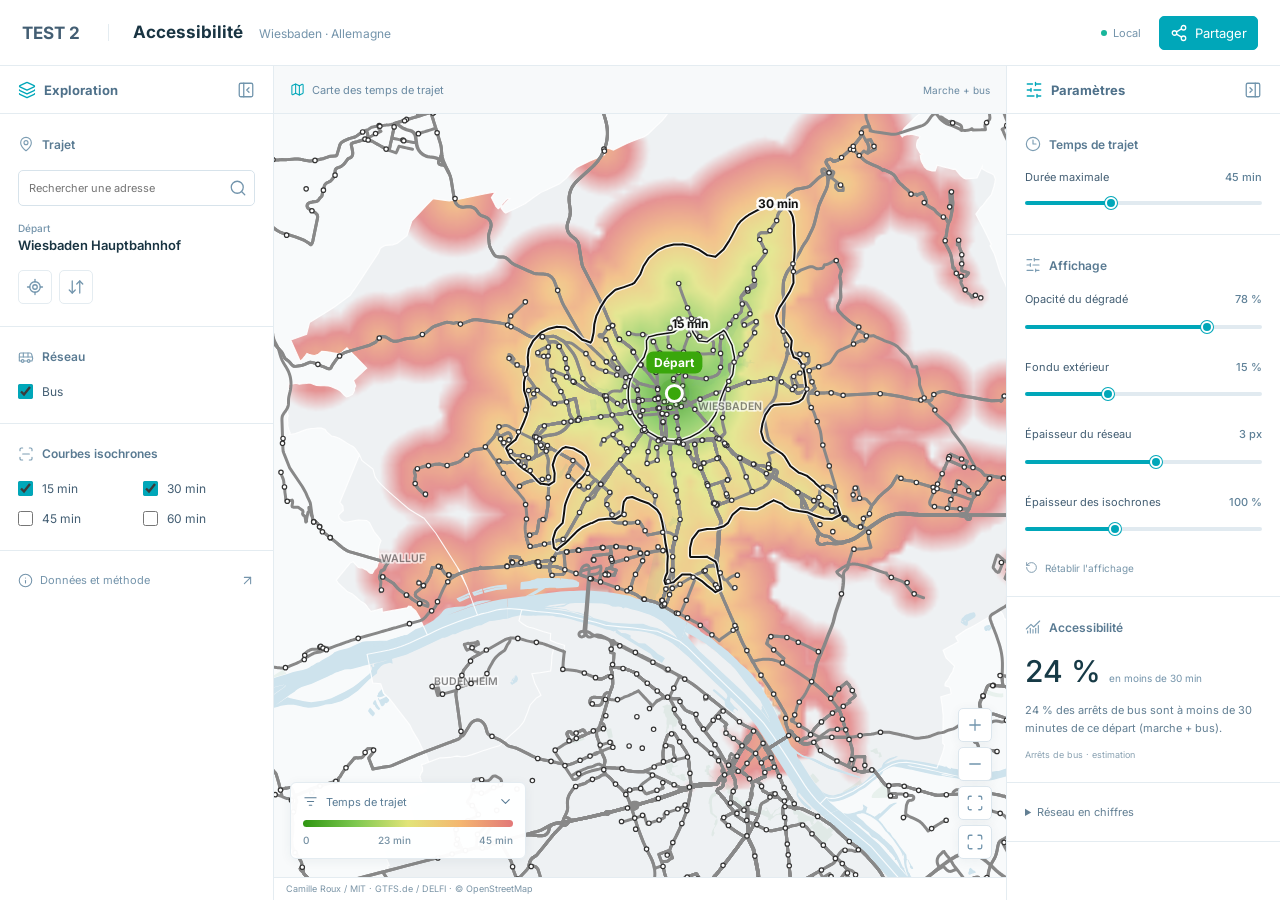
==== wiesbaden/index.html @ 1829b477 "Publication minimale du site pour embed Notion" ====
<!doctype html>
<html lang="fr">
  <head>
    <meta charset="utf-8" />
    <meta name="viewport" content="width=device-width, initial-scale=1" />
    <title>TEST 2 · Accessibilité Wiesbaden</title>
    <meta name="description" content="Carte des temps de trajet en bus à Wiesbaden : choisissez un départ, toute la ville se colore selon le temps qu&#x27;il faut pour y aller (réseau Bus Wiesbaden / RMV)." />

    <link rel="canonical" href="https://gabrieloyarzun-wq.github.io/test-2-wiesbaden/wiesbaden/" />
    <meta name="theme-color" content="#00a7b9" />
    <link rel="icon" href="../test-2-icon.svg?v=1" type="image/svg+xml" />
    <meta name="author" content="Camille Roux" />
    <link rel="author" href="https://www.camilleroux.com/" />
    <meta property="og:type" content="website" />
    <meta property="og:locale" content="fr_FR" />
    <meta property="og:site_name" content="À portée de tram" />
    <meta property="og:title" content="TEST 2" />
    <meta property="og:description" content="Carte des temps de trajet en bus à Wiesbaden : choisissez un départ, toute la ville se colore selon le temps qu&#x27;il faut pour y aller (réseau Bus Wiesbaden / RMV)." />
    <meta property="og:url" content="https://gabrieloyarzun-wq.github.io/test-2-wiesbaden/wiesbaden/" />
    <meta property="og:image" content="https://gabrieloyarzun-wq.github.io/test-2-wiesbaden/og/wiesbaden.jpg?v=0" />
    <meta property="og:image:width" content="1200" />
    <meta property="og:image:height" content="630" />
    <meta property="og:image:alt" content="Carte de Wiesbaden colorée selon le temps de trajet en bus depuis Wiesbaden Hauptbahnhof, avec les isochrones 15 et 30 minutes." />
    <meta property="article:author" content="https://www.camilleroux.com/" />
    <meta property="article:published_time" content="2026-10-09T08:00:00+02:00" />
    <meta name="twitter:card" content="summary_large_image" />
    <meta name="twitter:title" content="TEST 2" />
    <meta name="twitter:description" content="Carte des temps de trajet en bus à Wiesbaden : choisissez un départ, toute la ville se colore selon le temps qu&#x27;il faut pour y aller (réseau Bus Wiesbaden / RMV)." />
    <meta name="twitter:image" content="https://gabrieloyarzun-wq.github.io/test-2-wiesbaden/og/wiesbaden.jpg?v=0" />
    <script type="application/ld+json">
    {
      "@context": "https://schema.org",
      "@graph": [
        {
          "@type": "WebApplication",
          "name": "Wiesbaden à portée de bus",
          "url": "https://gabrieloyarzun-wq.github.io/test-2-wiesbaden/wiesbaden/",
          "description": "Carte des temps de trajet en bus à Wiesbaden : choisissez un départ, toute la ville se colore selon le temps qu'il faut pour y aller (réseau Bus Wiesbaden / RMV).",
          "inLanguage": "fr",
          "applicationCategory": "TravelApplication",
          "operatingSystem": "Web",
          "isAccessibleForFree": true,
          "image": "https://gabrieloyarzun-wq.github.io/test-2-wiesbaden/og/wiesbaden.jpg",
          "author": {
            "@id": "https://www.camilleroux.com/#me"
          },
          "spatialCoverage": {
            "@type": "Place",
            "name": "Wiesbaden et communes voisines"
          },
          "isBasedOn": [
            "https://castrio.me/nyc/",
            "https://julesgrandin.github.io/paris-temps-transport/"
          ],
          "datePublished": "2026-10-09",
          "dateModified": "2026-10-09"
        },
        {
          "@type": "BreadcrumbList",
          "itemListElement": [
            {
              "@type": "ListItem",
              "position": 1,
              "name": "À portée de tram",
              "item": "https://gabrieloyarzun-wq.github.io/test-2-wiesbaden/"
            },
            {
              "@type": "ListItem",
              "position": 2,
              "name": "Wiesbaden",
              "item": "https://gabrieloyarzun-wq.github.io/test-2-wiesbaden/wiesbaden/"
            }
          ]
        },
        {
          "@type": "FAQPage",
          "mainEntity": [
            {
              "@type": "Question",
              "name": "Combien de temps faut-il pour traverser Wiesbaden en bus ?",
              "acceptedAnswer": {
                "@type": "Answer",
                "text": "Depuis le centre (Wiesbaden Hauptbahnhof), 7 % des arrêts de bus sont à moins de 15 minutes et 24 % à moins de 30 minutes, marche et attente comprises. La plus éloignée, Eltville Bahnhof Bussteig B, est à environ 140 minutes."
              }
            },
            {
              "@type": "Question",
              "name": "Quelle est la fréquence des lignes de bus à Wiesbaden ?",
              "acceptedAnswer": {
                "@type": "Answer",
                "text": "En journée de semaine, l'intervalle moyen entre deux passages est de ligne 1 : 10,1 min, ligne 3 : 15 min, ligne 4 : 10 min, ligne 5 : 10,4 min, ligne 6 : 5 min, ligne 8 : 10,2 min, ligne 9 : 15 min, ligne E : 30 min, ligne 14 : 10 min, ligne 15 : 10 min, ligne 16 : 10,1 min, ligne 17 : 10,3 min, ligne 18 : 10,3 min, ligne 20 : 22,3 min, ligne 21 : 11,3 min, ligne 22 : 26 min, ligne 23 : 10,3 min, ligne 24 : 10,1 min, ligne 26 : 30 min, ligne 27 : 10,4 min, ligne 28 : 15 min, ligne 33 : 14,7 min, ligne 34 : 30 min, ligne 37 : 24,4 min, ligne 39 : 15 min, ligne 44 : 30 min, ligne 45 : 14,4 min, ligne 46 : 30 min, ligne 47 : 30 min, ligne 48 : 22,3 min, ligne 49 : 23,6 min, ligne 54 : 15 min, ligne 55 : 26,9 min, ligne 56 : 15 min, ligne 57 : 14,9 min, ligne 58 : 15 min, ligne 60 : 15 min, ligne 62 : 7,5 min, ligne 63 : 30 min, ligne 64 : 15 min, ligne 65 : 15 min, ligne 66 : 10 min, ligne 67 : 30 min, ligne 68 : 15 min, ligne 69 : 30 min, ligne 70 : 15 min, ligne 71 : 15 min, ligne 74 : 15 min, ligne 75 : 30 min, ligne 76 : 15 min, ligne 78 : 15,3 min, ligne 79 : 30 min, ligne 80 : 15 min, ligne 81 : 15 min, ligne 90 : 10 min, ligne 91 : 10 min, ligne 92 : 10 min, ligne 93 : 10 min, ligne E5 : 10 min, ligne E6 : 30 min, ligne E8 : 10 min, ligne N2 : 10 min, ligne N3 : 10 min, ligne N4 : 10 min, ligne N5 : 10 min, ligne N9 : 10 min, ligne 171 : 30 min, ligne 262 : 15 min, ligne 269 : 30 min, ligne 271 : 30 min, ligne 272 : 30 min, ligne 273 : 30 min, ligne 274 : 30 min, ligne 275 : 30 min, ligne 611 : 30 min, ligne 612 : 30 min, ligne 613 : 30 min, ligne 614 : 30 min, ligne 625 : 30 min, ligne 626 : 30 min, ligne 630 : 13,2 min, ligne 640 : 15,9 min, ligne 652 : 30 min, ligne 653 : 30 min, ligne 654 : 30 min, ligne 656 : 30 min, ligne 660 : 15,9 min, ligne E22 : 30 min, ligne E47 : 10 min, ligne E48 : 30 min, ligne N10 : 10 min, ligne N11 : 10 min, ligne N12 : 10 min, ligne N13 : 10 min, ligne X26 : 30 min, ligne X72 : 30 min, ligne X76 : 30 min, ligne X79 : 30 min, ligne SEV50 : 9,5 min, ligne SEV51 : 12,8 min, ligne SEV52 : 9,8 min, ligne SEV53 : 7,5 min. La ligne la plus fréquente est la 6, avec un passage toutes les 5 minutes environ."
              }
            },
            {
              "@type": "Question",
              "name": "D'où viennent les horaires utilisés ?",
              "acceptedAnswer": {
                "@type": "Answer",
                "text": "Des horaires théoriques publiés par le réseau Bus Wiesbaden / RMV (format GTFS, CC BY 4.0), téléchargés le 9 octobre 2026 et valables jusqu'au 2 novembre 2026. Les temps correspondent au mardi 13 octobre 2026, entre 7 h et 20 h."
              }
            },
            {
              "@type": "Question",
              "name": "Les bus sont-ils pris en compte à Wiesbaden ?",
              "acceptedAnswer": {
                "@type": "Answer",
                "text": "Oui, en option : cochez « Bus » sous la carte. Par défaut, seuls les bus sont affichés. L'attente aux arrêts de bus peu fréquentés est plafonnée à 15 minutes."
              }
            },
            {
              "@type": "Question",
              "name": "Comment les temps de trajet sont-ils calculés ?",
              "acceptedAnswer": {
                "@type": "Answer",
                "text": "Pour chaque trajet : marche jusqu'à l'arrêt à 4,5 km/h, attente égale à la moitié de l'intervalle entre deux passages, durée prévue entre les arrêts, correspondances avec 1,5 minute de marche. Pas de temps réel ni de perturbations : c'est la ville « sur le papier »."
              }
            },
            {
              "@type": "Question",
              "name": "Qui a réalisé cette carte de Wiesbaden ?",
              "acceptedAnswer": {
                "@type": "Answer",
                "text": "L'idée vient du NYC Transit Time Cartogram d'Anthony Castrio, adapté ensuite à Paris par Jules Grandin (« C'est encore loin ? »). Ces cartes sont réalisées par Camille Roux, développeur et co-fondateur de Human Coders à Montpellier, qui présente ses autres réalisations et sa veille tech hebdomadaire sur camilleroux.com. Le code est ouvert sur GitHub."
              }
            }
          ]
        },
        {
          "@type": "Person",
          "@id": "https://www.camilleroux.com/#me",
          "name": "Camille Roux",
          "url": "https://www.camilleroux.com/",
          "image": "https://www.camilleroux.com/content/images/size/w256h256/format/jpeg/2025/05/camillecouleur---lowres-2.jpg",
          "jobTitle": "Développeur, co-fondateur de Human Coders",
          "worksFor": {
            "@type": "Organization",
            "name": "Human Coders",
            "url": "https://www.humancoders.com/"
          },
          "address": {
            "@type": "PostalAddress",
            "addressLocality": "Montpellier",
            "addressCountry": "FR"
          },
          "sameAs": [
            "https://www.linkedin.com/in/camilleroux",
            "https://x.com/CamilleRoux",
            "https://bsky.app/profile/camilleroux.com",
            "https://mastodon.social/@camilleroux",
            "https://github.com/camilleroux"
          ]
        }
      ]
    }
    </script>
    <link rel="stylesheet" href="../fonts/inter.css" />
    <link rel="stylesheet" href="../styles.css?v=9450789b" />
    <link rel="stylesheet" href="../local-embed.css" />
    <script src="../local-mode.js"></script>
    <link rel="stylesheet" href="../insights-ui.css" />
    <script defer src="../lucide.min.js"></script>
    <script defer src="../insights-ui.js"></script>
  </head>
  <body>
    <script id="city-config" type="application/json">{"slug": "wiesbaden", "name": "Wiesbaden", "dataVersion": "2d108158", "defaultFrom": {"lat": 50.0821, "lon": 8.2416, "label": "Wiesbaden Hauptbahnhof"}, "railNoun": "bus", "railStations": "arrêts de bus", "busNoun": "bus", "geocoder": "photon", "searchBbox": [49.93, 8.04, 50.17, 8.4]}</script>
    <header class="topbar">
      <nav class="topbar-inner" aria-label="Navigation principale">
        <a class="brand" href="../"><img src="../favicon.svg" width="22" height="22" alt="" /> À portée de tram</a>
        <div class="topbar-links">
          <a class="topbar-link" href="../classements/">🏆 Classements</a>
          <a class="topbar-link" href="https://www.camilleroux.com/" rel="author">camilleroux.com</a>
        </div>
      </nav>
    </header>

    <main class="page">
      <nav class="breadcrumb" aria-label="Fil d'Ariane">
        <a href="../">À portée de tram</a> <span aria-hidden="true">›</span> <span aria-current="page">Wiesbaden</span>
      </nav>

      <section class="hero">
        <h1><button id="cityTrigger" type="button" class="city-trigger" aria-haspopup="dialog" aria-expanded="false" title="Changer de ville">Wiesbaden<svg viewBox="0 0 16 16" aria-hidden="true"><path d="M3 6l5 5 5-5"/></svg></button> à portée de&nbsp;bus</h1>
        <div id="cityPanel" class="city-panel" role="dialog" aria-label="Choisir une ville" hidden>
          <div class="city-panel-head">
            <input id="citySearch" type="search" placeholder="Rechercher une ville…" aria-label="Rechercher une ville" autocomplete="off" />
            <button id="cityClose" type="button" class="icon-button" aria-label="Fermer">×</button>
          </div>
          <nav class="city-panel-list" aria-label="Villes">
            <a class="city-item current" href="../wiesbaden/" aria-current="page" data-name="wiesbaden"><img src="../og/thumb-wiesbaden.jpg" width="120" height="63" alt="" loading="lazy" /><span><strong>Wiesbaden</strong><small>Bus · Bus Wiesbaden / RMV</small></span></a>
          </nav>
        </div>
        <p class="lede">
          La ville redessinée par le temps qu'il faut pour y aller en bus. Choisissez un départ&nbsp;: la carte se
          colore selon le temps de trajet vers chaque point de Wiesbaden et ses environs.
        </p>
        <form id="searchForm" class="search" role="search" autocomplete="off">
          <label class="visually-hidden" for="searchInput">Adresse de départ</label>
          <input id="searchInput" type="search" placeholder="Partir d'une adresse… (ex. Wiesbaden Hauptbahnhof)" />
          <button type="submit" class="button primary">Partir d'ici</button>
          <ul id="searchResults" class="search-results" hidden></ul>
        </form>
        <ol class="steps" aria-label="Mode d'emploi">
          <li><strong>1. Départ</strong> Cherchez une adresse ou glissez le point vert.</li>
          <li><strong>2. Arrivée</strong> Cliquez n'importe où : durée et itinéraire détaillé.</li>
          <li><strong>3. Lecture</strong> Vert = proche, rouge = loin. Lignes noires : 15 et 30 min.</li>
        </ol>
      </section>

      <section class="map-card" aria-label="Carte des temps de trajet">
        <noscript>
          <p class="noscript">
            Cette carte interactive a besoin de JavaScript pour calculer les temps de trajet. Activez-le pour l'utiliser.
          </p>
        </noscript>
        <div id="mapStage" class="map-stage">
          <canvas id="mapCanvas"></canvas>

          <aside id="tripPanel" class="trip-panel" aria-live="polite">
            <p class="trip-eyebrow">Départ</p>
            <p id="tripFrom" class="trip-from">Chargement du réseau…</p>
            <div id="tripResult" class="trip-result" hidden>
              <div class="trip-row">
                <p class="trip-eyebrow">Arrivée</p>
                <button id="removeTo" type="button" class="link-button">Retirer</button>
              </div>
              <p id="tripTo" class="trip-to"></p>
              <p id="tripDuration" class="trip-duration"></p>
              <ol id="tripSteps" class="trip-steps"></ol>
              <div id="heatFrom" class="segmented" role="group" aria-label="Point d'où part la carte">
                <span>Carte depuis</span>
                <button type="button" data-source="from" aria-pressed="true">le départ</button>
                <button type="button" data-source="to" aria-pressed="false">l'arrivée</button>
              </div>
            </div>
            <p id="tripHint" class="trip-hint">Cliquez sur la carte pour poser une arrivée.</p>
          </aside>

          <div class="map-buttons">
            <button id="zoomIn" type="button" class="icon-button" aria-label="Zoomer">+</button>
            <button id="zoomOut" type="button" class="icon-button" aria-label="Dézoomer">−</button>
            <button id="recenter" type="button" class="icon-button" aria-label="Recentrer la carte">⌖</button>
            <button id="fullscreen" type="button" class="icon-button" aria-label="Plein écran">⤢</button>
          </div>

          <label class="pill-toggle map-bus"><input id="busToggleMap" type="checkbox" /> Ajouter les bus</label>

          <div class="legend" aria-hidden="true">
            <div id="legendBar" class="legend-bar"></div>
            <div class="legend-labels"><span>0</span><span id="legendMid"></span><span id="legendMax"></span></div>
          </div>
        </div>

        <div class="controls">
          <div class="control-group">
            <span class="control-label">Réseau</span>
            <label class="pill-toggle"><input type="checkbox" checked disabled /> Bus</label>
            <label class="pill-toggle"><input id="busToggle" type="checkbox" /> Bus</label>
          </div>
          <div id="isoToggles" class="control-group">
            <span class="control-label">Isochrones</span>
            <label class="pill-toggle"><input type="checkbox" value="15" checked /> 15 min</label>
            <label class="pill-toggle"><input type="checkbox" value="30" checked /> 30 min</label>
            <label class="pill-toggle"><input type="checkbox" value="45" /> 45 min</label>
            <label class="pill-toggle"><input type="checkbox" value="60" /> 60 min</label>
          </div>
          <div class="control-group">
            <label class="control-label" for="maxRange">Échelle</label>
            <input id="maxRange" type="range" min="20" max="90" step="5" value="45" />
            <output id="maxValue" for="maxRange">45 min</output>
          </div>
          <div class="control-group actions">
            <button id="locate" type="button" class="button">Ma position</button>
            <button id="swap" type="button" class="button">Inverser</button>
            <button id="share" type="button" class="button primary">Partager</button>
          </div>
        </div>
        <p id="reach" class="reach"></p>
        <p class="embed-credit">Adaptation locale · <a href="https://github.com/camilleroux/montpellier-temps-transport" target="_blank" rel="noopener">Camille Roux / MIT</a> · IDFM / GTFS · © OpenStreetMap · <a href="../local-notice.html" target="_blank" rel="noopener">Données et licences</a></p>
      </section>

      <section class="section" aria-labelledby="stats-title">
        <h2 id="stats-title">Wiesbaden en chiffres</h2>
        <div class="stat-grid">
          <div class="stat"><strong>24 %</strong><span>des arrêts de bus à moins de 30 min du centre (Wiesbaden Hauptbahnhof)</span></div>
          <div class="stat"><strong>1139</strong><span>arrêts de bus</span></div>
          <div class="stat"><strong>5 min</strong><span>entre deux passages sur la ligne 6, la plus fréquente</span></div>
          <div class="stat"><strong>140 min</strong><span>depuis le centre pour rejoindre Eltville Bahnhof Bussteig B, la station la plus éloignée</span></div>
        </div>
        <table class="lines-table">
          <caption>Lignes de bus du réseau Bus Wiesbaden / RMV, en journée de semaine</caption>
          <thead><tr><th scope="col">Ligne</th><th scope="col">Stations</th><th scope="col">Un passage toutes les</th></tr></thead>
          <tbody>
            <tr><td><span class="line-badge" style="background:#888888;color:#fff">1</span> </td><td>24</td><td>~10,1 min</td></tr>
            <tr><td><span class="line-badge" style="background:#888888;color:#fff">3</span> </td><td>35</td><td>~15 min</td></tr>
            <tr><td><span class="line-badge" style="background:#888888;color:#fff">4</span> </td><td>41</td><td>~10 min</td></tr>
            <tr><td><span class="line-badge" style="background:#888888;color:#fff">5</span> </td><td>63</td><td>~10,4 min</td></tr>
            <tr><td><span class="line-badge" style="background:#888888;color:#fff">6</span> </td><td>46</td><td>~5 min</td></tr>
            <tr><td><span class="line-badge" style="background:#888888;color:#fff">8</span> </td><td>36</td><td>~10,2 min</td></tr>
            <tr><td><span class="line-badge" style="background:#888888;color:#fff">9</span> </td><td>38</td><td>~15 min</td></tr>
            <tr><td><span class="line-badge" style="background:#888888;color:#fff">E</span> </td><td>26</td><td>~30 min</td></tr>
            <tr><td><span class="line-badge" style="background:#888888;color:#fff">14</span> </td><td>52</td><td>~10 min</td></tr>
            <tr><td><span class="line-badge" style="background:#888888;color:#fff">15</span> </td><td>57</td><td>~10 min</td></tr>
            <tr><td><span class="line-badge" style="background:#888888;color:#fff">16</span> </td><td>41</td><td>~10,1 min</td></tr>
            <tr><td><span class="line-badge" style="background:#888888;color:#fff">17</span> </td><td>36</td><td>~10,3 min</td></tr>
            <tr><td><span class="line-badge" style="background:#888888;color:#fff">18</span> </td><td>46</td><td>~10,3 min</td></tr>
            <tr><td><span class="line-badge" style="background:#888888;color:#fff">20</span> </td><td>18</td><td>~22,3 min</td></tr>
            <tr><td><span class="line-badge" style="background:#888888;color:#fff">21</span> </td><td>30</td><td>~11,3 min</td></tr>
            <tr><td><span class="line-badge" style="background:#888888;color:#fff">22</span> </td><td>47</td><td>~26 min</td></tr>
            <tr><td><span class="line-badge" style="background:#888888;color:#fff">23</span> </td><td>55</td><td>~10,3 min</td></tr>
            <tr><td><span class="line-badge" style="background:#888888;color:#fff">24</span> </td><td>52</td><td>~10,1 min</td></tr>
            <tr><td><span class="line-badge" style="background:#888888;color:#fff">26</span> </td><td>11</td><td>~30 min</td></tr>
            <tr><td><span class="line-badge" style="background:#888888;color:#fff">27</span> </td><td>42</td><td>~10,4 min</td></tr>
            <tr><td><span class="line-badge" style="background:#888888;color:#fff">28</span> </td><td>39</td><td>~15 min</td></tr>
            <tr><td><span class="line-badge" style="background:#888888;color:#fff">33</span> </td><td>49</td><td>~14,7 min</td></tr>
            <tr><td><span class="line-badge" style="background:#888888;color:#fff">34</span> </td><td>15</td><td>~30 min</td></tr>
            <tr><td><span class="line-badge" style="background:#888888;color:#fff">37</span> </td><td>42</td><td>~24,4 min</td></tr>
            <tr><td><span class="line-badge" style="background:#888888;color:#fff">39</span> </td><td>36</td><td>~15 min</td></tr>
            <tr><td><span class="line-badge" style="background:#888888;color:#fff">44</span> </td><td>29</td><td>~30 min</td></tr>
            <tr><td><span class="line-badge" style="background:#888888;color:#fff">45</span> </td><td>48</td><td>~14,4 min</td></tr>
            <tr><td><span class="line-badge" style="background:#888888;color:#fff">46</span> </td><td>41</td><td>~30 min</td></tr>
            <tr><td><span class="line-badge" style="background:#888888;color:#fff">47</span> </td><td>38</td><td>~30 min</td></tr>
            <tr><td><span class="line-badge" style="background:#888888;color:#fff">48</span> </td><td>31</td><td>~22,3 min</td></tr>
            <tr><td><span class="line-badge" style="background:#888888;color:#fff">49</span> </td><td>32</td><td>~23,6 min</td></tr>
            <tr><td><span class="line-badge" style="background:#888888;color:#fff">54</span> </td><td>42</td><td>~15 min</td></tr>
            <tr><td><span class="line-badge" style="background:#888888;color:#fff">55</span> </td><td>25</td><td>~26,9 min</td></tr>
            <tr><td><span class="line-badge" style="background:#888888;color:#fff">56</span> </td><td>49</td><td>~15 min</td></tr>
            <tr><td><span class="line-badge" style="background:#888888;color:#fff">57</span> </td><td>38</td><td>~14,9 min</td></tr>
            <tr><td><span class="line-badge" style="background:#888888;color:#fff">58</span> </td><td>33</td><td>~15 min</td></tr>
            <tr><td><span class="line-badge" style="background:#888888;color:#fff">60</span> </td><td>33</td><td>~15 min</td></tr>
            <tr><td><span class="line-badge" style="background:#888888;color:#fff">62</span> </td><td>49</td><td>~7,5 min</td></tr>
            <tr><td><span class="line-badge" style="background:#888888;color:#fff">63</span> </td><td>30</td><td>~30 min</td></tr>
            <tr><td><span class="line-badge" style="background:#888888;color:#fff">64</span> </td><td>42</td><td>~15 min</td></tr>
            <tr><td><span class="line-badge" style="background:#888888;color:#fff">65</span> </td><td>22</td><td>~15 min</td></tr>
            <tr><td><span class="line-badge" style="background:#888888;color:#fff">66</span> </td><td>22</td><td>~10 min</td></tr>
            <tr><td><span class="line-badge" style="background:#888888;color:#fff">67</span> </td><td>26</td><td>~30 min</td></tr>
            <tr><td><span class="line-badge" style="background:#888888;color:#fff">68</span> </td><td>47</td><td>~15 min</td></tr>
            <tr><td><span class="line-badge" style="background:#888888;color:#fff">69</span> </td><td>34</td><td>~30 min</td></tr>
            <tr><td><span class="line-badge" style="background:#888888;color:#fff">70</span> </td><td>26</td><td>~15 min</td></tr>
            <tr><td><span class="line-badge" style="background:#888888;color:#fff">71</span> </td><td>35</td><td>~15 min</td></tr>
            <tr><td><span class="line-badge" style="background:#888888;color:#fff">74</span> </td><td>35</td><td>~15 min</td></tr>
            <tr><td><span class="line-badge" style="background:#888888;color:#fff">75</span> </td><td>11</td><td>~30 min</td></tr>
            <tr><td><span class="line-badge" style="background:#888888;color:#fff">76</span> </td><td>40</td><td>~15 min</td></tr>
            <tr><td><span class="line-badge" style="background:#888888;color:#fff">78</span> </td><td>38</td><td>~15,3 min</td></tr>
            <tr><td><span class="line-badge" style="background:#888888;color:#fff">79</span> </td><td>35</td><td>~30 min</td></tr>
            <tr><td><span class="line-badge" style="background:#888888;color:#fff">80</span> </td><td>60</td><td>~15 min</td></tr>
            <tr><td><span class="line-badge" style="background:#888888;color:#fff">81</span> </td><td>30</td><td>~15 min</td></tr>
            <tr><td><span class="line-badge" style="background:#888888;color:#fff">90</span> </td><td>44</td><td>~10 min</td></tr>
            <tr><td><span class="line-badge" style="background:#888888;color:#fff">91</span> </td><td>61</td><td>~10 min</td></tr>
            <tr><td><span class="line-badge" style="background:#888888;color:#fff">92</span> </td><td>42</td><td>~10 min</td></tr>
            <tr><td><span class="line-badge" style="background:#888888;color:#fff">93</span> </td><td>54</td><td>~10 min</td></tr>
            <tr><td><span class="line-badge" style="background:#888888;color:#fff">E5</span> </td><td>9</td><td>~10 min</td></tr>
            <tr><td><span class="line-badge" style="background:#888888;color:#fff">E6</span> </td><td>23</td><td>~30 min</td></tr>
            <tr><td><span class="line-badge" style="background:#888888;color:#fff">E8</span> </td><td>9</td><td>~10 min</td></tr>
            <tr><td><span class="line-badge" style="background:#888888;color:#fff">N2</span> </td><td>48</td><td>~10 min</td></tr>
            <tr><td><span class="line-badge" style="background:#888888;color:#fff">N3</span> </td><td>38</td><td>~10 min</td></tr>
            <tr><td><span class="line-badge" style="background:#888888;color:#fff">N4</span> </td><td>36</td><td>~10 min</td></tr>
            <tr><td><span class="line-badge" style="background:#888888;color:#fff">N5</span> </td><td>38</td><td>~10 min</td></tr>
            <tr><td><span class="line-badge" style="background:#888888;color:#fff">N9</span> </td><td>33</td><td>~10 min</td></tr>
            <tr><td><span class="line-badge" style="background:#888888;color:#fff">171</span> </td><td>34</td><td>~30 min</td></tr>
            <tr><td><span class="line-badge" style="background:#888888;color:#fff">262</span> </td><td>15</td><td>~15 min</td></tr>
            <tr><td><span class="line-badge" style="background:#888888;color:#fff">269</span> </td><td>14</td><td>~30 min</td></tr>
            <tr><td><span class="line-badge" style="background:#888888;color:#fff">271</span> </td><td>23</td><td>~30 min</td></tr>
            <tr><td><span class="line-badge" style="background:#888888;color:#fff">272</span> </td><td>43</td><td>~30 min</td></tr>
            <tr><td><span class="line-badge" style="background:#888888;color:#fff">273</span> </td><td>48</td><td>~30 min</td></tr>
            <tr><td><span class="line-badge" style="background:#888888;color:#fff">274</span> </td><td>45</td><td>~30 min</td></tr>
            <tr><td><span class="line-badge" style="background:#888888;color:#fff">275</span> </td><td>43</td><td>~30 min</td></tr>
            <tr><td><span class="line-badge" style="background:#888888;color:#fff">611</span> </td><td>16</td><td>~30 min</td></tr>
            <tr><td><span class="line-badge" style="background:#888888;color:#fff">612</span> </td><td>13</td><td>~30 min</td></tr>
            <tr><td><span class="line-badge" style="background:#888888;color:#fff">613</span> </td><td>14</td><td>~30 min</td></tr>
            <tr><td><span class="line-badge" style="background:#888888;color:#fff">614</span> </td><td>13</td><td>~30 min</td></tr>
            <tr><td><span class="line-badge" style="background:#888888;color:#fff">625</span> </td><td>9</td><td>~30 min</td></tr>
            <tr><td><span class="line-badge" style="background:#888888;color:#fff">626</span> </td><td>9</td><td>~30 min</td></tr>
            <tr><td><span class="line-badge" style="background:#888888;color:#fff">630</span> </td><td>17</td><td>~13,2 min</td></tr>
            <tr><td><span class="line-badge" style="background:#888888;color:#fff">640</span> </td><td>9</td><td>~15,9 min</td></tr>
            <tr><td><span class="line-badge" style="background:#888888;color:#fff">652</span> </td><td>14</td><td>~30 min</td></tr>
            <tr><td><span class="line-badge" style="background:#888888;color:#fff">653</span> </td><td>16</td><td>~30 min</td></tr>
            <tr><td><span class="line-badge" style="background:#888888;color:#fff">654</span> </td><td>26</td><td>~30 min</td></tr>
            <tr><td><span class="line-badge" style="background:#888888;color:#fff">656</span> </td><td>14</td><td>~30 min</td></tr>
            <tr><td><span class="line-badge" style="background:#888888;color:#fff">660</span> </td><td>16</td><td>~15,9 min</td></tr>
            <tr><td><span class="line-badge" style="background:#888888;color:#fff">E22</span> </td><td>6</td><td>~30 min</td></tr>
            <tr><td><span class="line-badge" style="background:#888888;color:#fff">E47</span> </td><td>28</td><td>~10 min</td></tr>
            <tr><td><span class="line-badge" style="background:#888888;color:#fff">E48</span> </td><td>10</td><td>~30 min</td></tr>
            <tr><td><span class="line-badge" style="background:#888888;color:#fff">N10</span> </td><td>46</td><td>~10 min</td></tr>
            <tr><td><span class="line-badge" style="background:#888888;color:#fff">N11</span> </td><td>35</td><td>~10 min</td></tr>
            <tr><td><span class="line-badge" style="background:#888888;color:#fff">N12</span> </td><td>37</td><td>~10 min</td></tr>
            <tr><td><span class="line-badge" style="background:#888888;color:#fff">N13</span> </td><td>13</td><td>~10 min</td></tr>
            <tr><td><span class="line-badge" style="background:#888888;color:#fff">X26</span> </td><td>10</td><td>~30 min</td></tr>
            <tr><td><span class="line-badge" style="background:#888888;color:#fff">X72</span> </td><td>11</td><td>~30 min</td></tr>
            <tr><td><span class="line-badge" style="background:#888888;color:#fff">X76</span> </td><td>25</td><td>~30 min</td></tr>
            <tr><td><span class="line-badge" style="background:#888888;color:#fff">X79</span> </td><td>38</td><td>~30 min</td></tr>
            <tr><td><span class="line-badge" style="background:#888888;color:#fff">SEV50</span> </td><td>36</td><td>~9,5 min</td></tr>
            <tr><td><span class="line-badge" style="background:#888888;color:#fff">SEV51</span> </td><td>18</td><td>~12,8 min</td></tr>
            <tr><td><span class="line-badge" style="background:#888888;color:#fff">SEV52</span> </td><td>14</td><td>~9,8 min</td></tr>
            <tr><td><span class="line-badge" style="background:#888888;color:#fff">SEV53</span> </td><td>17</td><td>~7,5 min</td></tr>
          </tbody>
        </table>

      </section>

      <section class="section" aria-labelledby="faq-title">
        <h2 id="faq-title">Questions fréquentes</h2>
        <details class="faq"><summary>Combien de temps faut-il pour traverser Wiesbaden en bus ?</summary><p>Depuis le centre (Wiesbaden Hauptbahnhof), 7 % des arrêts de bus sont à moins de 15 minutes et 24 % à moins de 30 minutes, marche et attente comprises. La plus éloignée, Eltville Bahnhof Bussteig B, est à environ 140 minutes.</p></details>
        <details class="faq"><summary>Quelle est la fréquence des lignes de bus à Wiesbaden ?</summary><p>En journée de semaine, l&#x27;intervalle moyen entre deux passages est de ligne 1 : 10,1 min, ligne 3 : 15 min, ligne 4 : 10 min, ligne 5 : 10,4 min, ligne 6 : 5 min, ligne 8 : 10,2 min, ligne 9 : 15 min, ligne E : 30 min, ligne 14 : 10 min, ligne 15 : 10 min, ligne 16 : 10,1 min, ligne 17 : 10,3 min, ligne 18 : 10,3 min, ligne 20 : 22,3 min, ligne 21 : 11,3 min, ligne 22 : 26 min, ligne 23 : 10,3 min, ligne 24 : 10,1 min, ligne 26 : 30 min, ligne 27 : 10,4 min, ligne 28 : 15 min, ligne 33 : 14,7 min, ligne 34 : 30 min, ligne 37 : 24,4 min, ligne 39 : 15 min, ligne 44 : 30 min, ligne 45 : 14,4 min, ligne 46 : 30 min, ligne 47 : 30 min, ligne 48 : 22,3 min, ligne 49 : 23,6 min, ligne 54 : 15 min, ligne 55 : 26,9 min, ligne 56 : 15 min, ligne 57 : 14,9 min, ligne 58 : 15 min, ligne 60 : 15 min, ligne 62 : 7,5 min, ligne 63 : 30 min, ligne 64 : 15 min, ligne 65 : 15 min, ligne 66 : 10 min, ligne 67 : 30 min, ligne 68 : 15 min, ligne 69 : 30 min, ligne 70 : 15 min, ligne 71 : 15 min, ligne 74 : 15 min, ligne 75 : 30 min, ligne 76 : 15 min, ligne 78 : 15,3 min, ligne 79 : 30 min, ligne 80 : 15 min, ligne 81 : 15 min, ligne 90 : 10 min, ligne 91 : 10 min, ligne 92 : 10 min, ligne 93 : 10 min, ligne E5 : 10 min, ligne E6 : 30 min, ligne E8 : 10 min, ligne N2 : 10 min, ligne N3 : 10 min, ligne N4 : 10 min, ligne N5 : 10 min, ligne N9 : 10 min, ligne 171 : 30 min, ligne 262 : 15 min, ligne 269 : 30 min, ligne 271 : 30 min, ligne 272 : 30 min, ligne 273 : 30 min, ligne 274 : 30 min, ligne 275 : 30 min, ligne 611 : 30 min, ligne 612 : 30 min, ligne 613 : 30 min, ligne 614 : 30 min, ligne 625 : 30 min, ligne 626 : 30 min, ligne 630 : 13,2 min, ligne 640 : 15,9 min, ligne 652 : 30 min, ligne 653 : 30 min, ligne 654 : 30 min, ligne 656 : 30 min, ligne 660 : 15,9 min, ligne E22 : 30 min, ligne E47 : 10 min, ligne E48 : 30 min, ligne N10 : 10 min, ligne N11 : 10 min, ligne N12 : 10 min, ligne N13 : 10 min, ligne X26 : 30 min, ligne X72 : 30 min, ligne X76 : 30 min, ligne X79 : 30 min, ligne SEV50 : 9,5 min, ligne SEV51 : 12,8 min, ligne SEV52 : 9,8 min, ligne SEV53 : 7,5 min. La ligne la plus fréquente est la 6, avec un passage toutes les 5 minutes environ.</p></details>
        <details class="faq"><summary>D&#x27;où viennent les horaires utilisés ?</summary><p>Des horaires théoriques publiés par le réseau Bus Wiesbaden / RMV (format GTFS, CC BY 4.0), téléchargés le 9 octobre 2026 et valables jusqu&#x27;au 2 novembre 2026. Les temps correspondent au mardi 13 octobre 2026, entre 7 h et 20 h.</p></details>
        <details class="faq"><summary>Les bus sont-ils pris en compte à Wiesbaden ?</summary><p>Oui, en option : cochez « Bus » sous la carte. Par défaut, seuls les bus sont affichés. L&#x27;attente aux arrêts de bus peu fréquentés est plafonnée à 15 minutes.</p></details>
        <details class="faq"><summary>Comment les temps de trajet sont-ils calculés ?</summary><p>Pour chaque trajet : marche jusqu&#x27;à l&#x27;arrêt à 4,5 km/h, attente égale à la moitié de l&#x27;intervalle entre deux passages, durée prévue entre les arrêts, correspondances avec 1,5 minute de marche. Pas de temps réel ni de perturbations : c&#x27;est la ville « sur le papier ».</p></details>
        <details class="faq"><summary>Qui a réalisé cette carte de Wiesbaden ?</summary><p>L'idée vient du <a href="https://castrio.me/nyc/">NYC Transit Time Cartogram</a> d'Anthony Castrio, adapté ensuite à Paris par Jules Grandin (<a href="https://julesgrandin.github.io/paris-temps-transport/">C'est encore loin&nbsp;?</a>). Ces cartes sont réalisées par <a href="https://www.camilleroux.com/" rel="author">Camille Roux</a>, développeur et co-fondateur de Human Coders à Montpellier&nbsp;: découvrez <a href="https://www.camilleroux.com/realisations/">ses autres réalisations</a> et <a href="https://www.camilleroux.com/veille/">sa veille tech hebdomadaire</a>. Le code est ouvert sur <a href="https://github.com/camilleroux/montpellier-temps-transport">GitHub</a>.</p></details>
      </section>

      <section class="section" aria-labelledby="cities-title">
        <h2 id="cities-title">Les autres villes</h2>
        <div class="city-grid">

        </div>
        <aside class="follow-card" aria-label="Nouvelles villes">
          <div class="follow-text">
            <p class="follow-title">Suivre les nouvelles villes</p>
            <p>Chaque nouvelle ville est annoncée sur X et LinkedIn. La vôtre n'est pas encore là&nbsp;?
            <a href="https://github.com/camilleroux/montpellier-temps-transport/issues" rel="noopener">Proposez-la sur GitHub</a>.</p>
          </div>
          <div class="follow-actions">
            <a class="button follow-x" href="https://x.com/CamilleRoux" rel="me noopener"><svg viewBox="0 0 24 24" aria-hidden="true"><path d="M18.24 2.25h3.31l-7.23 8.26 8.5 11.24h-6.65l-5.21-6.82-5.97 6.82H1.68l7.73-8.84L1.25 2.25h6.83l4.71 6.23zm-1.16 17.52h1.83L7.08 4.13H5.12z"/></svg> Suivre sur X</a>
            <a class="button follow-linkedin" href="https://www.linkedin.com/in/camilleroux" rel="me noopener"><svg viewBox="0 0 24 24" aria-hidden="true"><path d="M20.45 20.45h-3.56v-5.57c0-1.33-.02-3.04-1.85-3.04-1.85 0-2.13 1.45-2.13 2.94v5.67H9.35V9h3.41v1.56h.05c.48-.9 1.64-1.85 3.37-1.85 3.6 0 4.27 2.37 4.27 4.9v6.29zM5.34 7.43a2.06 2.06 0 1 1 0-4.12 2.06 2.06 0 0 1 0 4.12zM7.12 20.45H3.56V9h3.56zM22.23 0H1.77C.79 0 0 .77 0 1.73v20.54C0 23.23.79 24 1.77 24h20.45c.98 0 1.78-.77 1.78-1.73V1.73C24 .77 23.2 0 22.22 0z"/></svg> Suivre sur LinkedIn</a>
          </div>
        </aside>
      </section>
    </main>

    <footer class="site-footer">
      <div class="footer-inner">
        <p class="footer-author">
          Un projet de <a href="https://www.camilleroux.com/" rel="author">Camille Roux</a>, développeur et co-fondateur de Human Coders,
          à Montpellier, d'après l'idée d'Anthony Castrio et de Jules Grandin. Découvrez
          <a href="https://www.camilleroux.com/realisations/">ses autres réalisations</a> et sa
          <a href="https://www.camilleroux.com/veille/">veille tech hebdomadaire</a>.
        </p>
        <p class="footer-links">Villes&nbsp;: <a href="../wiesbaden/">Wiesbaden</a></p>
        <p class="footer-links">
          <a href="https://github.com/camilleroux/montpellier-temps-transport" rel="noopener">Code source sur GitHub</a> ·
          <a href="https://github.com/camilleroux/montpellier-temps-transport/issues" rel="noopener">Proposer une ville ou signaler une erreur</a> ·
          <a href="../classements/">Classements</a> ·
          <a href="../mentions-legales/">Mentions légales et licences</a>
        </p>
        <p class="footer-credits">
          Idée originale&nbsp;: le <a href="https://castrio.me/nyc/">NYC Transit Time Cartogram</a> d'Anthony Castrio,
          adapté ensuite à Paris par Jules Grandin
          (<a href="https://julesgrandin.github.io/paris-temps-transport/">C'est encore loin&nbsp;?</a>).
          Horaires&nbsp;: <a href="https://www.gtfs.de/en/feeds/de_nv/">GTFS Bus Wiesbaden / RMV</a> (Wiesbaden et communes voisines). Fond de carte © <a href="https://www.openstreetmap.org/copyright">contributeurs OpenStreetMap</a>,
          limites administratives OpenStreetMap, recherche d'adresse via
          <a href="https://photon.komoot.io/">Photon</a> (komoot, données OpenStreetMap).
          Données calculées publiées sous licence <a href="https://opendatacommons.org/licenses/odbl/1-0/">ODbL</a>, code sous licence MIT.
        </p>
      </div>
    </footer>

    <div id="toast" class="toast" role="status" hidden></div>
    <script type="module" src="../app.js?v=a3da9a02"></script>

  </body>
</html>
---- fonts/inter.css ----
@font-face { font-family: 'Inter'; font-style: normal; font-display: swap; font-weight: 400; src: url('./inter-latin-400-normal.woff2') format('woff2'); }
@font-face { font-family: 'Inter'; font-style: normal; font-display: swap; font-weight: 500; src: url('./inter-latin-500-normal.woff2') format('woff2'); }
@font-face { font-family: 'Inter'; font-style: normal; font-display: swap; font-weight: 600; src: url('./inter-latin-600-normal.woff2') format('woff2'); }
@font-face { font-family: 'Inter'; font-style: normal; font-display: swap; font-weight: 700; src: url('./inter-latin-700-normal.woff2') format('woff2'); }
@font-face { font-family: 'Inter'; font-style: normal; font-display: swap; font-weight: 800; src: url('./inter-latin-800-normal.woff2') format('woff2'); }
---- styles.css ----
:root {
  --green: #3aa70b;
  --green-strong: #2f8a08;
  --green-soft: #eaf6e3;
  --ink: #111111;
  --ink-soft: #4b4b4b;
  --muted: #7a7a7a;
  --line: #e6e6e6;
  --surface: #ffffff;
  --surface-alt: #f7f7f5;
  --radius: 16px;
  --shadow: 0 6px 24px rgba(0, 0, 0, 0.08);
  font-family: "Inter", -apple-system, BlinkMacSystemFont, "Segoe UI", Roboto, sans-serif;
  color: var(--ink);
  background: var(--surface);
}

* {
  box-sizing: border-box;
}

body {
  margin: 0;
  background: var(--surface);
  -webkit-font-smoothing: antialiased;
}

a {
  color: var(--green-strong);
  text-underline-offset: 2px;
}

.visually-hidden {
  position: absolute;
  width: 1px;
  height: 1px;
  overflow: hidden;
  clip: rect(0 0 0 0);
}

/* --- Top bar ------------------------------------------------------------ */

.topbar {
  position: sticky;
  top: 0;
  z-index: 20;
  padding: 10px 16px;
}

.topbar-inner {
  max-width: 1120px;
  margin: 0 auto;
  display: flex;
  align-items: center;
  justify-content: space-between;
  gap: 12px;
  padding: 10px 18px;
  border: 1px solid var(--line);
  border-radius: 14px;
  background: rgba(255, 255, 255, 0.86);
  backdrop-filter: blur(12px);
  -webkit-backdrop-filter: blur(12px);
}

.brand {
  display: inline-flex;
  align-items: center;
  gap: 8px;
  color: var(--ink);
  font-weight: 700;
  text-decoration: none;
  letter-spacing: -0.02em;
}

.brand img {
  border-radius: 6px;
}

.topbar-links {
  display: flex;
  align-items: center;
  gap: 16px;
}

.topbar-link {
  color: var(--ink-soft);
  font-weight: 500;
  font-size: 0.95rem;
  text-decoration: none;
}

.topbar-link:hover {
  color: var(--ink);
}

/* --- Hero --------------------------------------------------------------- */

.page {
  max-width: 1120px;
  margin: 0 auto;
  padding: 0 16px 56px;
}

.hero {
  display: flex;
  flex-direction: column;
  align-items: center;
  text-align: center;
  padding: 40px 0 28px;
}

.chip {
  display: inline-flex;
  align-items: center;
  gap: 6px;
  padding: 5px 12px;
  border: 1px solid var(--line);
  border-radius: 999px;
  font-size: 0.88rem;
  font-weight: 500;
}

.city-switch {
  display: flex;
  flex-wrap: wrap;
  justify-content: center;
  gap: 6px;
}

.hero .city-switch {
  margin-top: 18px;
}

.city-switch a.chip {
  color: var(--ink-soft);
  text-decoration: none;
}

.city-switch a.chip:hover {
  border-color: #cfcfcf;
  color: var(--ink);
}

/* Changer de ville : nom cliquable dans le titre + panneau */

.city-trigger {
  display: inline-flex;
  align-items: center;
  gap: 0.12em;
  padding: 0 0.08em;
  border: 0;
  border-radius: 0.18em;
  background: none;
  color: inherit;
  font: inherit;
  letter-spacing: inherit;
  text-decoration: underline dashed var(--green);
  text-decoration-thickness: 0.06em;
  text-underline-offset: 0.14em;
  cursor: pointer;
  transition: background 0.15s;
}

.city-trigger:hover,
.city-trigger[aria-expanded="true"] {
  background: var(--green-soft);
}

.city-trigger svg {
  width: 0.5em;
  height: 0.5em;
  margin-top: 0.08em;
  fill: none;
  stroke: var(--green);
  stroke-width: 2.6;
  stroke-linecap: round;
  stroke-linejoin: round;
}

.hero {
  position: relative;
}

.city-panel {
  position: absolute;
  top: 128px;
  left: 50%;
  z-index: 25;
  width: min(720px, calc(100vw - 32px));
  max-height: min(520px, 70vh);
  overflow: auto;
  transform: translateX(-50%);
  padding: 14px;
  border: 1px solid var(--line);
  border-radius: 18px;
  background: var(--surface);
  box-shadow: 0 18px 50px rgba(0, 0, 0, 0.18);
  text-align: left;
}

.city-panel-head {
  position: sticky;
  top: -14px;
  display: flex;
  gap: 8px;
  margin: -14px -14px 10px;
  padding: 14px;
  background: var(--surface);
}

.city-panel-head input {
  flex: 1;
  min-width: 0;
  padding: 11px 14px;
  border: 1px solid var(--line);
  border-radius: 10px;
  font: inherit;
  font-size: 1rem;
}

.city-panel-head input:focus {
  outline: 2px solid var(--green);
  outline-offset: 1px;
  border-color: transparent;
}

.city-panel-list {
  display: grid;
  grid-template-columns: repeat(auto-fill, minmax(200px, 1fr));
  gap: 8px;
}

.city-item {
  display: flex;
  align-items: center;
  gap: 10px;
  padding: 6px;
  border: 1px solid transparent;
  border-radius: 12px;
  color: var(--ink);
  text-decoration: none;
}

.city-item[hidden] {
  display: none;
}

.city-item:hover,
.city-item:focus-visible {
  border-color: var(--line);
  background: var(--surface-alt);
}

.city-item.current {
  border-color: var(--green);
  background: var(--green-soft);
}

.city-item img {
  flex: none;
  width: 72px;
  height: 46px;
  border-radius: 8px;
  object-fit: cover;
  object-position: center 65%;
  background: var(--surface-alt);
}

.city-item strong {
  display: block;
  font-size: 0.98rem;
  letter-spacing: -0.01em;
}

.city-item small {
  display: block;
  color: var(--muted);
  font-size: 0.8rem;
}

@media (max-width: 720px) {
  /* Sur mobile, le panneau monte du bas de l'écran. */
  .city-panel {
    position: fixed;
    top: auto;
    bottom: 0;
    left: 0;
    width: 100%;
    max-height: 78vh;
    transform: none;
    border-radius: 18px 18px 0 0;
    padding-bottom: calc(14px + env(safe-area-inset-bottom));
  }

  .city-panel-list {
    grid-template-columns: 1fr;
  }
}

.chip.active {
  border-color: var(--green);
  background: var(--green-soft);
}

h1 {
  margin: 18px 0 10px;
  font-size: clamp(2.2rem, 6vw, 3.6rem);
  font-weight: 800;
  letter-spacing: -0.035em;
  line-height: 1.05;
}

.lede {
  max-width: 620px;
  margin: 0;
  color: var(--ink-soft);
  font-size: 1.12rem;
  line-height: 1.5;
  letter-spacing: -0.01em;
}

.original-map {
  max-width: 620px;
  margin: 18px auto 0;
  text-align: left;
  padding: 12px 16px;
  border-left: 4px solid var(--green);
  border-radius: 0 12px 12px 0;
  background: var(--green-soft);
  color: var(--ink-soft);
  font-size: 0.98rem;
  line-height: 1.5;
}

.original-map p {
  margin: 0;
}

.original-map strong {
  color: var(--ink);
}

.search {
  position: relative;
  display: flex;
  gap: 8px;
  width: min(560px, 100%);
  margin-top: 26px;
}

.search input {
  flex: 1;
  min-width: 0;
  padding: 12px 16px;
  border: 1px solid var(--line);
  border-radius: 10px;
  font: inherit;
  font-size: 1rem;
  background: var(--surface);
}

.search input:focus {
  outline: 2px solid var(--green);
  outline-offset: 1px;
  border-color: transparent;
}

.search-results {
  position: absolute;
  top: calc(100% + 6px);
  left: 0;
  right: 0;
  z-index: 15;
  margin: 0;
  padding: 6px;
  list-style: none;
  text-align: left;
  border: 1px solid var(--line);
  border-radius: 12px;
  background: var(--surface);
  box-shadow: var(--shadow);
}

.search-results button {
  display: block;
  width: 100%;
  padding: 9px 10px;
  border: 0;
  border-radius: 8px;
  background: none;
  font: inherit;
  text-align: left;
  cursor: pointer;
}

.search-results button:hover,
.search-results button:focus-visible {
  background: var(--surface-alt);
}

.search-results small {
  display: block;
  color: var(--muted);
}

/* --- Buttons ------------------------------------------------------------ */

.button {
  padding: 10px 16px;
  border: 1px solid var(--line);
  border-radius: 10px;
  background: var(--surface);
  color: var(--ink);
  font: inherit;
  font-weight: 600;
  letter-spacing: -0.01em;
  cursor: pointer;
  white-space: nowrap;
}

.button:hover {
  border-color: #cfcfcf;
}

.button.primary {
  border-color: var(--green);
  background: var(--green);
  color: #fff;
}

.button.primary:hover {
  background: var(--green-strong);
}

.icon-button {
  width: 38px;
  height: 38px;
  border: 1px solid var(--line);
  border-radius: 10px;
  background: var(--surface);
  color: var(--ink);
  font: inherit;
  font-size: 1.15rem;
  font-weight: 600;
  line-height: 1;
  cursor: pointer;
  box-shadow: 0 2px 8px rgba(0, 0, 0, 0.06);
}

.icon-button[hidden] {
  display: none;
}

.icon-button:hover {
  background: var(--surface-alt);
}

/* --- Map card ----------------------------------------------------------- */

.map-card {
  border: 1px solid var(--line);
  border-radius: var(--radius);
  background: var(--surface);
  overflow: hidden;
}

.map-stage {
  position: relative;
  height: min(72vh, 720px);
  min-height: 420px;
  background: #f1efe9;
}

.map-stage:fullscreen {
  height: 100vh;
}

#mapCanvas {
  display: block;
  width: 100%;
  height: 100%;
  touch-action: none;
  cursor: crosshair;
}

#mapCanvas.panning {
  cursor: grabbing;
}

#mapCanvas.over-marker {
  cursor: grab;
}

.noscript {
  margin: 0;
  padding: 16px 18px;
  border-bottom: 1px solid var(--line);
  background: var(--green-soft);
  font-weight: 500;
}

.trip-panel {
  position: absolute;
  top: 14px;
  left: 14px;
  width: 290px;
  max-height: calc(100% - 28px);
  overflow: auto;
  padding: 14px 16px;
  border: 1px solid var(--line);
  border-radius: 14px;
  background: rgba(255, 255, 255, 0.95);
  box-shadow: var(--shadow);
}

.trip-panel p {
  margin: 0;
}

.trip-eyebrow {
  color: var(--muted);
  font-size: 0.72rem;
  font-weight: 700;
  letter-spacing: 0.06em;
  text-transform: uppercase;
}

.trip-from,
.trip-to {
  margin-top: 2px !important;
  font-weight: 600;
  letter-spacing: -0.01em;
}

.trip-result {
  margin-top: 12px;
  padding-top: 12px;
  border-top: 1px solid var(--line);
}

.trip-duration {
  margin-top: 8px !important;
  font-size: 2rem;
  font-weight: 800;
  letter-spacing: -0.03em;
}

.trip-steps {
  margin: 10px 0 0;
  padding: 0;
  list-style: none;
  font-size: 0.9rem;
  color: var(--ink-soft);
}

.trip-steps li {
  display: flex;
  align-items: baseline;
  gap: 8px;
  padding: 4px 0;
}

.trip-steps .badge {
  flex: none;
  min-width: 26px;
  padding: 2px 6px;
  border-radius: 6px;
  font-size: 0.78rem;
  font-weight: 700;
  text-align: center;
}

.trip-steps .walk {
  background: var(--surface-alt);
  color: var(--ink-soft);
}

.trip-steps .minutes {
  margin-left: auto;
  color: var(--muted);
  white-space: nowrap;
}

.trip-row {
  display: flex;
  align-items: baseline;
  justify-content: space-between;
}

.link-button {
  padding: 0;
  border: 0;
  background: none;
  color: var(--muted);
  font: inherit;
  font-size: 0.8rem;
  text-decoration: underline;
  text-underline-offset: 2px;
  cursor: pointer;
}

.link-button:hover {
  color: var(--ink);
}

.segmented {
  display: flex;
  align-items: center;
  flex-wrap: wrap;
  gap: 4px;
  margin-top: 12px;
  padding-top: 10px;
  border-top: 1px solid var(--line);
  font-size: 0.8rem;
  color: var(--muted);
}

.segmented span {
  margin-right: 4px;
}

.segmented button {
  padding: 4px 10px;
  border: 1px solid var(--line);
  border-radius: 999px;
  background: var(--surface);
  color: var(--ink-soft);
  font: inherit;
  font-weight: 500;
  cursor: pointer;
}

.segmented button[aria-pressed="true"] {
  border-color: var(--green);
  background: var(--green-soft);
  color: var(--ink);
}

.trip-hint {
  margin-top: 10px !important;
  color: var(--muted);
  font-size: 0.85rem;
}

.map-buttons {
  position: absolute;
  top: 14px;
  right: 14px;
  display: flex;
  flex-direction: column;
  gap: 6px;
}

.map-bus {
  position: absolute;
  right: 14px;
  bottom: 14px;
  background: rgba(255, 255, 255, 0.95);
  box-shadow: var(--shadow);
}

.legend {
  position: absolute;
  left: 14px;
  bottom: 14px;
  width: 220px;
  padding: 10px 12px 8px;
  border: 1px solid var(--line);
  border-radius: 12px;
  background: rgba(255, 255, 255, 0.92);
}

.legend-bar {
  height: 10px;
  border-radius: 999px;
}

.legend-labels {
  display: flex;
  justify-content: space-between;
  margin-top: 4px;
  color: var(--ink-soft);
  font-size: 0.75rem;
  font-weight: 500;
}

/* --- Controls ----------------------------------------------------------- */

.controls {
  display: flex;
  flex-wrap: wrap;
  align-items: center;
  gap: 14px 22px;
  padding: 16px 18px;
  border-top: 1px solid var(--line);
}

.control-group {
  display: flex;
  flex-wrap: wrap;
  align-items: center;
  gap: 6px;
}

.control-group.actions {
  margin-left: auto;
}

.control-label {
  margin-right: 4px;
  color: var(--muted);
  font-size: 0.75rem;
  font-weight: 700;
  letter-spacing: 0.06em;
  text-transform: uppercase;
}

.pill-toggle {
  display: inline-flex;
  align-items: center;
  gap: 6px;
  padding: 6px 12px;
  border: 1px solid var(--line);
  border-radius: 999px;
  font-size: 0.9rem;
  font-weight: 500;
  cursor: pointer;
  user-select: none;
}

.pill-toggle:has(input:checked) {
  border-color: var(--green);
  background: var(--green-soft);
}

.pill-toggle:has(input:disabled) {
  cursor: default;
}

.pill-toggle input {
  margin: 0;
  accent-color: var(--green);
}

input[type="range"] {
  width: 140px;
  accent-color: var(--green);
}

output {
  min-width: 52px;
  font-size: 0.9rem;
  font-weight: 600;
}

.reach {
  margin: 0;
  padding: 0 18px 16px;
  color: var(--ink-soft);
  font-size: 0.92rem;
}

/* --- Sections sous la carte ------------------------------------------ */

.page-title {
  margin: 0 0 8px;
  color: var(--ink);
  font-size: 2rem;
  letter-spacing: -0.03em;
}

.breadcrumb {
  padding-top: 18px;
  color: var(--muted);
  font-size: 0.85rem;
}

.breadcrumb a {
  color: var(--ink-soft);
  text-decoration: none;
}

.breadcrumb a:hover {
  text-decoration: underline;
}

.steps {
  display: grid;
  grid-template-columns: repeat(3, minmax(0, 1fr));
  gap: 10px;
  width: min(760px, 100%);
  margin: 20px 0 0;
  padding: 0;
  list-style: none;
  text-align: left;
  color: var(--ink-soft);
  font-size: 0.88rem;
  line-height: 1.4;
}

.steps li {
  padding: 10px 12px;
  border: 1px solid var(--line);
  border-radius: 12px;
  background: var(--surface-alt);
}

.steps strong {
  display: block;
  margin-bottom: 2px;
  color: var(--ink);
}

.steps.large {
  width: 100%;
  font-size: 0.98rem;
}

.steps.large li {
  padding: 16px 18px;
}

.section {
  max-width: 880px;
  margin: 52px auto 0;
  color: var(--ink-soft);
  line-height: 1.6;
}

.section h2 {
  margin: 0 0 16px;
  color: var(--ink);
  font-size: 1.5rem;
  letter-spacing: -0.03em;
}

.stat-grid {
  display: grid;
  grid-template-columns: repeat(4, minmax(0, 1fr));
  gap: 12px;
}

.stat {
  padding: 16px;
  border: 1px solid var(--line);
  border-radius: 14px;
}

.stat strong {
  display: block;
  color: var(--ink);
  font-size: 1.7rem;
  font-weight: 800;
  letter-spacing: -0.03em;
}

.stat span {
  display: block;
  margin-top: 4px;
  font-size: 0.88rem;
  line-height: 1.35;
}

.lines-table {
  width: 100%;
  margin-top: 18px;
  border-collapse: collapse;
  font-size: 0.92rem;
}

.lines-table caption {
  margin-bottom: 6px;
  color: var(--muted);
  font-size: 0.82rem;
  text-align: left;
}

.lines-table th,
.lines-table td {
  padding: 8px 10px;
  border-bottom: 1px solid var(--line);
  text-align: left;
}

.lines-table th {
  color: var(--muted);
  font-size: 0.75rem;
  font-weight: 700;
  letter-spacing: 0.06em;
  text-transform: uppercase;
}

.line-badge {
  display: inline-block;
  min-width: 28px;
  margin-right: 6px;
  padding: 2px 6px;
  border-radius: 6px;
  font-size: 0.8rem;
  font-weight: 700;
  text-align: center;
}

.ranking-table td:first-child,
.ranking-table th:first-child {
  width: 2.5em;
  color: var(--muted);
}

.table-scroll {
  overflow-x: auto;
}

.ranking-highlights {
  grid-template-columns: repeat(auto-fit, minmax(150px, 1fr));
  width: 100%;
  margin-top: 28px;
  text-align: left;
}

.muted {
  color: var(--muted);
}

.section-link {
  margin: 14px 0 0;
  font-weight: 600;
}

.podium {
  display: grid;
  grid-template-columns: repeat(3, minmax(0, 1fr));
  align-items: end;
  gap: 12px;
  width: min(760px, 100%);
  margin-top: 28px;
}

.podium-step {
  display: flex;
  flex-direction: column;
  align-items: center;
  gap: 2px;
  padding: 18px 12px;
  border: 1px solid var(--line);
  border-radius: 16px;
  background: var(--surface);
  text-align: center;
}

.podium-step.step-1 {
  order: 2;
  padding-top: 30px;
  padding-bottom: 30px;
  border-color: var(--green);
  background: var(--green-soft);
}

.podium-step.step-2 {
  order: 1;
}

.podium-step.step-3 {
  order: 3;
}

.podium-step .medal {
  font-size: 1.8rem;
}

.podium-step strong {
  color: var(--ink);
  font-size: 1.7rem;
  font-weight: 800;
  letter-spacing: -0.03em;
}

.podium-step span:not(.medal) {
  color: var(--ink);
  font-weight: 600;
}

.podium-step small {
  color: var(--muted);
  font-size: 0.85rem;
}

.ranking-cards {
  display: grid;
  grid-template-columns: repeat(auto-fill, minmax(320px, 1fr));
  gap: 14px;
  margin-top: 40px;
}

.ranking-card {
  display: flex;
  flex-direction: column;
  gap: 10px;
  padding: 18px 20px;
  border: 1px solid var(--line);
  border-radius: 16px;
  color: var(--ink-soft);
  text-decoration: none;
  transition: border-color 0.15s, box-shadow 0.15s;
}

.ranking-card:hover {
  border-color: var(--green);
  box-shadow: var(--shadow);
}

.ranking-card-question {
  color: var(--ink);
  font-size: 1.15rem;
  font-weight: 700;
  letter-spacing: -0.02em;
}

.ranking-card ol {
  margin: 0;
  padding: 0;
  list-style: none;
  font-size: 0.92rem;
  line-height: 1.8;
}

.ranking-card strong {
  color: var(--ink);
}

.ranking-card-link {
  margin-top: auto;
  color: var(--green-strong);
  font-weight: 600;
}

.bar-cell {
  position: relative;
  min-width: 120px;
}

.bar {
  position: absolute;
  top: 7px;
  bottom: 7px;
  left: 0;
  border-radius: 4px;
  background: var(--green-soft);
}

.bar-value {
  position: relative;
  padding-left: 8px;
  font-weight: 600;
  font-variant-numeric: tabular-nums;
}

.ranking-table tr:target td {
  background: #fff7d6;
}

.ranking-table tr {
  scroll-margin-top: 80px;
}

.mode-filter {
  display: flex;
  gap: 8px;
  margin: 18px 0 6px;
}

.share {
  margin: 18px 0 0;
  color: var(--muted);
}

.link-button {
  padding: 0;
  border: 0;
  background: none;
  color: var(--green-strong);
  font: inherit;
  text-decoration: underline;
  cursor: pointer;
}

.ranking-positions-title {
  margin: 28px 0 8px;
  font-size: 1.1rem;
}

.ranking-positions {
  margin: 0;
  padding-left: 1.2em;
  line-height: 1.8;
}

.ranking-positions a {
  color: var(--ink-soft);
}

.ranking-teaser {
  padding: 20px 24px;
  border: 1px solid var(--green);
  border-radius: 16px;
  background: var(--green-soft);
}

.ranking-teaser h2 {
  margin-bottom: 6px;
}

.ranking-teaser p {
  margin: 0;
}

.faq {
  border-bottom: 1px solid var(--line);
}

.faq summary {
  padding: 14px 0;
  color: var(--ink);
  font-weight: 600;
  cursor: pointer;
}

.faq p {
  margin: 0 0 16px;
}

.follow-card {
  display: flex;
  flex-wrap: wrap;
  align-items: center;
  justify-content: space-between;
  gap: 16px 24px;
  margin: 28px 0 0;
  padding: 20px 24px;
  border: 1px solid var(--line);
  border-radius: var(--radius);
  background: var(--surface-alt);
  color: var(--ink-soft);
  line-height: 1.5;
}

.follow-text {
  flex: 1 1 320px;
}

.follow-text p {
  margin: 0;
}

.follow-text .follow-title {
  margin-bottom: 4px;
  color: var(--ink);
  font-size: 1.15rem;
  font-weight: 700;
  letter-spacing: -0.02em;
}

.follow-actions {
  display: flex;
  flex-wrap: wrap;
  gap: 10px;
}

.follow-actions .button {
  display: inline-flex;
  align-items: center;
  gap: 8px;
  color: #fff;
  text-decoration: none;
}

.follow-actions svg {
  width: 16px;
  height: 16px;
  fill: currentColor;
}

.follow-x {
  border-color: #000;
  background: #000;
}

.follow-x:hover {
  border-color: #000;
  background: #333;
}

.follow-linkedin {
  border-color: #0a66c2;
  background: #0a66c2;
}

.follow-linkedin:hover {
  border-color: #004182;
  background: #004182;
}

@media (max-width: 440px) {
  .follow-actions,
  .follow-actions .button {
    width: 100%;
    justify-content: center;
  }
}

.city-grid {
  display: grid;
  grid-template-columns: repeat(auto-fill, minmax(240px, 1fr));
  gap: 14px;
}

.city-grid.large {
  grid-template-columns: repeat(auto-fill, minmax(300px, 1fr));
}

.city-card {
  display: flex;
  flex-direction: column;
  overflow: hidden;
  border: 1px solid var(--line);
  border-radius: 16px;
  color: var(--ink-soft);
  text-decoration: none;
  transition: border-color 0.15s, box-shadow 0.15s;
}

.city-card:hover {
  border-color: var(--green);
  box-shadow: var(--shadow);
}

.city-card img {
  display: block;
  width: 100%;
  height: auto;
  aspect-ratio: 1200 / 630;
  object-fit: cover;
  background: var(--surface-alt);
}

.city-card-body {
  display: block;
  padding: 12px 14px 14px;
  font-size: 0.88rem;
  line-height: 1.4;
}

.city-card h2,
.city-card h3 {
  margin: 0 0 4px;
  color: var(--ink);
  font-size: 1.08rem;
  letter-spacing: -0.02em;
}

.site-footer {
  margin-top: 64px;
  border-top: 1px solid var(--line);
  background: var(--surface-alt);
}

.footer-inner {
  max-width: 880px;
  margin: 0 auto;
  padding: 28px 16px 40px;
  color: var(--ink-soft);
  font-size: 0.88rem;
  line-height: 1.6;
}

.footer-inner p {
  margin: 0 0 10px;
}

.footer-author {
  color: var(--ink);
  font-size: 0.95rem;
}

.footer-credits {
  color: var(--muted);
}

.toast {
  position: fixed;
  left: 50%;
  bottom: 24px;
  z-index: 30;
  transform: translateX(-50%);
  padding: 10px 16px;
  border-radius: 10px;
  background: var(--ink);
  color: #fff;
  font-weight: 500;
  box-shadow: var(--shadow);
}

@media (max-width: 720px) {
  /* Sur mobile, la barre défile avec la page pour ne pas masquer le haut de la carte. */
  .topbar {
    position: static;
  }

  .stat-grid {
    grid-template-columns: 1fr 1fr;
  }

  /* Sur mobile, le mode d'emploi cède la place à la carte, qui remonte dans le premier écran. */
  .hero .steps {
    display: none;
  }

  .topbar-inner {
    padding: 10px 14px;
  }

  .brand,
  .topbar-link {
    font-size: 0.85rem;
    white-space: nowrap;
  }

  .hero {
    padding-top: 24px;
  }

  .search {
    flex-direction: column;
  }

  .map-stage {
    height: auto;
    min-height: 0;
  }

  .map-stage:fullscreen #mapCanvas {
    height: 100vh;
  }

  #mapCanvas {
    height: 60vh;
  }

  /* Sur mobile, l'itinéraire passe sous la carte au lieu de la recouvrir. */
  .trip-panel {
    position: static;
    width: auto;
    max-height: none;
    padding: 14px 16px;
    border: 0;
    border-top: 1px solid var(--line);
    border-radius: 0;
    background: var(--surface);
    box-shadow: none;
  }

  .map-stage:fullscreen .trip-panel {
    display: none;
  }

  .trip-duration {
    font-size: 1.5rem;
  }

  .legend {
    top: 10px;
    bottom: auto;
    left: 10px;
    width: 160px;
  }

  .map-buttons {
    top: 10px;
    right: 10px;
  }

  /* L'itinéraire passe sous la carte : le bouton remonte sous la légende. */
  .map-bus {
    top: 62px;
    right: auto;
    bottom: auto;
    left: 10px;
    padding: 5px 10px;
    font-size: 0.85rem;
  }

  .control-group.actions {
    margin-left: 0;
  }
}

@media (max-width: 440px) {
  /* Sur petit écran, le lien vers le site de l'auteur (repris en pied de page) ferait déborder la barre. */
  .topbar-link[rel="author"] {
    display: none;
  }
}
---- local-embed.css ----
.embed-credit { display: none; }
.embedded body { margin: 0; }
.embedded .topbar, .embedded .breadcrumb, .embedded .hero,
.embedded .section, .embedded .site-footer { display: none; }
.embedded .page { max-width: none; width: 100%; margin: 0; padding: 0; }
.embedded .map-card { border: 0; border-radius: 0; }
.embedded .map-stage { height: calc(100dvh - 154px); min-height: 360px; }
.embedded .controls { padding: 12px 16px; }
.embedded .reach { margin: 0; padding: 6px 16px; }
.embedded .embed-credit { display: block; margin: 0; padding: 6px 16px; font-size: 11px; color: #5c645e; }
@media (max-width: 720px) {
  .embedded .map-stage { height: 64dvh; min-height: 360px; }
  .embedded .controls { gap: 10px; }
}
---- insights-ui.css ----
.insights-workspace {
  --green: #00a7b9;
  --green-strong: #008b9e;
  --green-soft: #e8f7f9;
  --ink: #193442;
  --ink-soft: #435e73;
  --muted: #7494ab;
  --line: #e4ecf1;
  --surface-alt: #f7f9fa;
  --radius: 8px;
  --shadow: 0 2px 12px rgba(41,74,93,.06);
}
.insights-workspace body { overflow: hidden; }
.insights-workspace *, .insights-workspace *::before, .insights-workspace *::after { letter-spacing: 0; }
.insights-workspace body > .topbar, .insights-workspace body > .page, .insights-workspace body > .site-footer { display: none; }
.workspace-shell { height: 100dvh; width: 100%; display: flex; flex-direction: column; background: #fff; font-size: 13px; }
.workspace-shell [hidden] { display: none !important; }
.workspace-shell svg { width: 18px; height: 18px; flex: none; }
.workspace-header { height: 66px; flex: none; display: flex; align-items: center; gap: 28px; padding: 0 22px; border-bottom: 1px solid var(--line); }
.workspace-brand { flex: none; white-space: nowrap; font-size: 17px; font-weight: 700; color: #435e73; }
.workspace-title { border-left: 1px solid var(--line); padding-left: 24px; display: flex; gap: 16px; align-items: baseline; min-width: 0; }
.workspace-title h1 { font-size: 17px; margin: 0; font-weight: 700; }
.workspace-title > span { font-size: 12px; color: var(--muted); }
.workspace-header-actions { display: flex; align-items: center; gap: 18px; margin-left: auto; }
.local-status { display: flex; align-items: center; gap: 6px; color: var(--muted); font-size: 11px; }
.local-status > span { width: 6px; height: 6px; background: #19b69b; border-radius: 50%; }
.workspace-shell .button, .workspace-tool { border: 1px solid var(--line); border-radius: 5px; font: inherit; color: var(--ink-soft); background: #fff; cursor: pointer; min-height: 34px; padding: 7px 10px; display: inline-flex; align-items: center; justify-content: center; gap: 7px; box-shadow: none; }
.workspace-shell .button.primary { background: var(--green); color: white; border-color: var(--green); }
.workspace-tool { width: 30px; height: 30px; min-height: 30px; padding: 5px; border: 0; color: #7195ad; }
.workspace-tool:hover, .workspace-shell .icon-button:hover { background: var(--green-soft); color: var(--green-strong); }
.workspace-shell :focus-visible { outline: 2px solid var(--green); outline-offset: 3px; }
.workspace-body { flex: 1; min-height: 0; display: grid; grid-template-columns: 274px minmax(0,1fr) 274px; position: relative; }
.workspace-shell.left-collapsed .workspace-body { grid-template-columns: 44px minmax(0,1fr) 274px; }
.workspace-shell.right-collapsed .workspace-body { grid-template-columns: 274px minmax(0,1fr) 44px; }
.workspace-shell.left-collapsed.right-collapsed .workspace-body { grid-template-columns: 44px minmax(0,1fr) 44px; }
.workspace-sidebar { min-width: 0; min-height: 0; display: flex; flex-direction: column; background: #fff; }
.left-sidebar { border-right: 1px solid var(--line); }
.right-sidebar { border-left: 1px solid var(--line); }
.sidebar-heading { height: 48px; flex: none; padding: 0 12px 0 18px; display: flex; align-items: center; justify-content: space-between; gap: 8px; border-bottom: 1px solid var(--line); }
.sidebar-heading > span { display: flex; align-items: center; gap: 8px; color: #4f718a; }
.sidebar-heading > span svg { color: var(--green); }
.left-collapsed .left-sidebar .sidebar-heading, .right-collapsed .right-sidebar .sidebar-heading { padding: 0; justify-content: center; }
.left-collapsed .left-sidebar .sidebar-heading > span, .right-collapsed .right-sidebar .sidebar-heading > span { display: none; }
.left-collapsed #toggleLeft svg, .right-collapsed #toggleRight svg { transform: rotate(180deg); }
.sidebar-content { overflow-y: auto; overscroll-behavior: contain; min-height: 0; scrollbar-width: thin; scrollbar-color: #c9d8e2 transparent; }
.sidebar-section { padding: 22px 18px; border-bottom: 1px solid var(--line); }
.sidebar-section h2 { display: flex; gap: 8px; align-items: center; font-size: 12px; color: #597a92; font-weight: 600; margin: 0 0 18px; }
.sidebar-section h2 svg { width: 16px; height: 16px; color: #7c9db3; }
.workspace-shell .search { width: 100%; max-width: none; margin: 0 0 16px; display: flex; gap: 0; position: relative; }
.workspace-shell .search input { width: 100%; min-width: 0; padding: 9px 34px 9px 10px; height: 36px; border: 1px solid #d7e3eb; border-radius: 5px; font-size: 11px; background: white; color: var(--ink); box-shadow: none; }
.workspace-shell .search .button { position: absolute; top: 1px; right: 1px; min-height: 34px; width: 32px; padding: 6px; color: #7294ac; background: #fff; border: 0; }
.workspace-shell .search-results { left: 0; right: 0; top: 100%; max-height: 240px; width: 100%; border-radius: 5px; z-index: 8; }
.workspace-shell .search-results button { font-size: 12px; padding: 10px; }
.workspace-shell .trip-panel { position: static; width: auto; max-height: none; padding: 0; border: 0; border-radius: 0; background: transparent; box-shadow: none; overflow: visible; }
.workspace-shell .trip-eyebrow { font-size: 10px; font-weight: 500; text-transform: none; color: var(--muted); }
.workspace-shell #tripHint { display: none; }
.workspace-shell .trip-from, .workspace-shell .trip-to { font-size: 13px; line-height: 1.5; overflow-wrap: anywhere; }
.workspace-shell .trip-duration { font-size: 28px; font-weight: 500; color: #123643; }
.workspace-shell .trip-steps { font-size: 11px; line-height: 1.55; }
.workspace-shell .trip-steps li > span { overflow-wrap: anywhere; min-width: 0; }
.workspace-shell .segmented { font-size: 10px; }
.workspace-shell .segmented button { border-radius: 4px; padding: 5px 6px; }
.trip-actions { display: flex; gap: 7px; margin-top: 14px; }
.trip-actions .button { width: 34px; height: 34px; padding: 7px; color: #7295ad; }
.workspace-shell .control-group { display: flex; flex-direction: column; align-items: stretch; gap: 10px; }
.workspace-shell .control-label { font-size: 11px; text-transform: none; font-weight: 400; color: var(--ink-soft); }
.workspace-shell .pill-toggle { padding: 0; border: 0; border-radius: 0; font-size: 12px; font-weight: 400; background: transparent; color: var(--ink-soft); gap: 9px; line-height: 1.5; }
.workspace-shell .pill-toggle:has(input:checked) { background: transparent; }
.workspace-shell .pill-toggle input { width: 15px; height: 15px; accent-color: var(--green); flex: none; }
.workspace-shell #isoToggles { display: grid; grid-template-columns: 1fr 1fr; gap: 12px; }
.sidebar-bottom { padding: 22px 18px; }
.sidebar-bottom a { display: flex; align-items: center; gap: 7px; font-size: 11px; color: var(--muted); text-decoration: none; }
.sidebar-bottom a svg { width: 15px; height: 15px; }
.sidebar-bottom a svg:last-child { margin-left: auto; }
.workspace-map { display: flex; flex-direction: column; min-width: 0; min-height: 0; background: #f7f9fa; }
.map-heading { height: 48px; flex: none; display: flex; align-items: center; justify-content: space-between; gap: 12px; padding: 0 16px; font-size: 11px; border-bottom: 1px solid var(--line); color: #6a8aa2; }
.map-heading > span:first-child { display: flex; align-items: center; gap: 7px; }
.map-heading svg { width: 15px; height: 15px; color: var(--green); }
.map-heading-detail { font-size: 10px; }
#canvasSlot { flex: 1; min-height: 0; position: relative; }
.insights-workspace .workspace-shell .map-stage { height: 100%; min-height: 0; border: 0; border-radius: 0; background: #f7f9fa; }
.workspace-shell #mapCanvas { height: 100%; width: 100%; }
.workspace-credit { font-size: 9px; color: #7a94a6; min-height: 23px; padding: 5px 12px; border-top: 1px solid var(--line); background: white; }
.workspace-shell .map-buttons { top: auto; bottom: 18px; right: 14px; gap: 5px; }
.workspace-shell .icon-button { width: 34px; height: 34px; border: 1px solid #dce6ed; background: white; border-radius: 5px; color: #7295ad; display: flex; align-items: center; justify-content: center; padding: 7px; box-shadow: var(--shadow); }
.workspace-shell .legend { top: auto; right: auto; bottom: 18px; left: 16px; width: 236px; border-radius: 6px; padding: 0; box-shadow: var(--shadow); background: rgba(255,255,255,.97); }
#toggleLegend { width: 100%; display: flex; align-items: center; justify-content: space-between; padding: 11px 12px; border: 0; border-radius: 6px; background: none; color: #5a7c95; font: inherit; font-size: 11px; cursor: pointer; }
#toggleLegend > span { display: flex; align-items: center; gap: 8px; }
#toggleLegend svg { width: 15px; height: 15px; }
#toggleLegend[aria-expanded="false"] > svg { transform: rotate(180deg); }
.legend-content { padding: 0 12px 12px; }
.workspace-shell .legend-bar { height: 7px; }
.workspace-shell .legend-labels { font-size: 10px; margin-top: 7px; color: #7590a3; }
.appearance-control, #durationSlot .control-group { display: grid; grid-template-columns: minmax(0,1fr) auto; align-items: center; gap: 10px 4px; }
.appearance-control { margin-bottom: 23px; }
.appearance-control label { font-size: 11px; color: var(--ink-soft); line-height: 1.5; }
.workspace-shell output { font-size: 11px; min-width: 40px; color: #5f8198; font-weight: 500; text-align: right; }
#durationSlot output { grid-row: 1; grid-column: 2; }
.workspace-shell input[type="range"] { grid-column: 1 / -1; width: 100%; height: 18px; margin: 0; accent-color: var(--green); cursor: pointer; }
.workspace-shell input[type="range"] { appearance: none; background: transparent; }
.workspace-shell input[type="range"]::-webkit-slider-runnable-track { height: 4px; border-radius: 4px; background: linear-gradient(to right, var(--green) var(--range-fill, 50%), #e1eaf0 var(--range-fill, 50%)); }
.workspace-shell input[type="range"]::-webkit-slider-thumb { appearance: none; width: 12px; height: 12px; margin-top: -4px; border: 2px solid white; border-radius: 50%; background: var(--green); box-shadow: 0 0 0 1px var(--green); }
.workspace-shell input[type="range"]::-moz-range-track { height: 4px; border-radius: 4px; background: #e1eaf0; }
.workspace-shell input[type="range"]::-moz-range-progress { height: 4px; border-radius: 4px; background: var(--green); }
.workspace-shell input[type="range"]::-moz-range-thumb { width: 10px; height: 10px; border: 2px solid white; border-radius: 50%; background: var(--green); box-shadow: 0 0 0 1px var(--green); }
.reset-appearance { display: flex; align-items: center; gap: 7px; color: #7896aa; background: none; border: 0; font: inherit; font-size: 10px; padding: 0; cursor: pointer; }
.reset-appearance svg { width: 13px; height: 13px; }
.reach-heading { display: flex; align-items: baseline; gap: 8px; flex-wrap: wrap; margin-bottom: 12px; }
.reach-heading strong { font-size: 30px; font-weight: 500; color: #173a46; }
.reach-heading > span { font-size: 10px; color: var(--muted); }
.workspace-shell .reach { padding: 0; margin: 0; font-size: 11px; line-height: 1.65; color: #627f93; }
.metric-note { display: block; margin-top: 12px; font-size: 9px; color: #8aa2b2; }
.network-details summary { font-size: 11px; color: #627f93; cursor: pointer; }
.workspace-shell .stat-grid { display: flex; flex-direction: column; gap: 0; margin: 0; }
.workspace-shell .stat { display: flex; flex-direction: column; padding: 16px 0; border: 0; border-bottom: 1px solid var(--line); border-radius: 0; box-shadow: none; background: none; min-height: 0; }
.workspace-shell .stat strong { font-size: 22px; color: var(--ink); font-weight: 500; }
.workspace-shell .stat span { font-size: 10px; line-height: 1.6; color: #7490a3; }
.network-lines { padding-top: 18px; }
.workspace-shell .lines-table { width: 100%; min-width: 0; table-layout: fixed; margin-top: 16px; }
.workspace-shell .lines-table caption { font-size: 10px; line-height: 1.5; margin-bottom: 12px; }
.workspace-shell .lines-table th, .workspace-shell .lines-table td { font-size: 9px; padding: 8px 3px; overflow-wrap: anywhere; }
.workspace-shell .line-badge { min-width: 20px; padding: 2px 3px; font-size: 9px; }
.insights-workspace .toast { border-radius: 6px; font-size: 12px; max-width: calc(100vw - 28px); background: #264b5c; }
@media (max-width: 1180px) and (min-width: 901px) {
  .workspace-body { grid-template-columns: 240px minmax(0,1fr) 240px; }
  .workspace-shell.left-collapsed .workspace-body { grid-template-columns: 44px minmax(0,1fr) 240px; }
  .workspace-shell.right-collapsed .workspace-body { grid-template-columns: 240px minmax(0,1fr) 44px; }
  .workspace-title > span, .map-heading-detail { display: none; }
}
@media (max-width: 900px) {
  .workspace-header { height: 58px; gap: 12px; padding: 0 12px; }
  .workspace-brand { font-size: 13px; }
  .workspace-title { padding-left: 12px; }
  .workspace-title h1 { font-size: 13px; }
  .workspace-title > span, .local-status, .map-heading-detail { display: none; }
  .workspace-header-actions { gap: 0; }
  .workspace-header-actions .button { font-size: 11px; min-height: 32px; }
  .workspace-shell .workspace-body { display: block; }
  .workspace-map { width: 100%; height: 100%; }
  .map-heading { padding: 0 50px; justify-content: center; height: 44px; font-size: 10px; }
  .workspace-sidebar { position: absolute; top: 0; bottom: 0; width: min(310px, calc(100% - 48px)); z-index: 12; box-shadow: 0 6px 25px #2e566b18; }
  .left-sidebar { left: 0; }
  .right-sidebar { right: 0; }
  .sidebar-heading { height: 44px; }
  .left-collapsed .left-sidebar, .right-collapsed .right-sidebar { width: 44px; height: 44px; bottom: auto; background: #f7f9fa; box-shadow: none; }
  .workspace-shell .legend { left: 12px; width: min(236px, calc(100% - 72px)); bottom: 14px; }
  .workspace-shell .map-buttons { right: 10px; bottom: 14px; }
  .workspace-credit { font-size: 8px; text-align: center; }
}
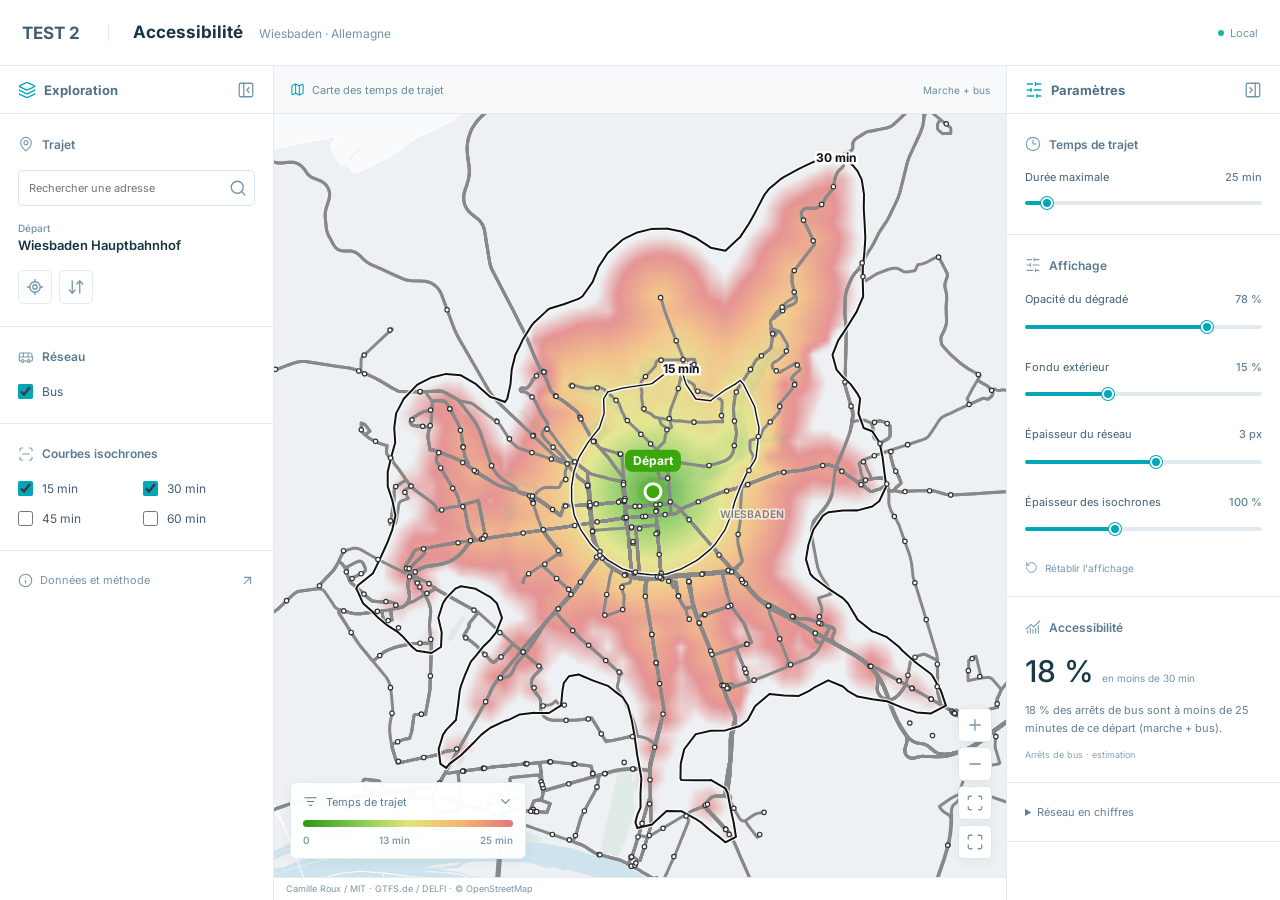
==== commit 6bf43cd4: "Ouverture à 25 min avec zoom sur la zone accessible, bouton Partager masqué" ====
--- a/wiesbaden/index.html
+++ b/wiesbaden/index.html
@@ -155,7 +155,7 @@
     </script>
     <link rel="stylesheet" href="../fonts/inter.css" />
     <link rel="stylesheet" href="../styles.css?v=9450789b" />
-    <link rel="stylesheet" href="../local-embed.css" />
+    <link rel="stylesheet" href="../local-embed.css?v=2" />
     <script src="../local-mode.js"></script>
     <link rel="stylesheet" href="../insights-ui.css" />
     <script defer src="../lucide.min.js"></script>
@@ -265,8 +265,8 @@
           </div>
           <div class="control-group">
             <label class="control-label" for="maxRange">Échelle</label>
-            <input id="maxRange" type="range" min="20" max="90" step="5" value="45" />
-            <output id="maxValue" for="maxRange">45 min</output>
+            <input id="maxRange" type="range" min="20" max="90" step="5" value="25" />
+            <output id="maxValue" for="maxRange">25 min</output>
           </div>
           <div class="control-group actions">
             <button id="locate" type="button" class="button">Ma position</button>
@@ -454,7 +454,7 @@
     </footer>
 
     <div id="toast" class="toast" role="status" hidden></div>
-    <script type="module" src="../app.js?v=a3da9a02"></script>
+    <script type="module" src="../app.js?v=z25a"></script>
 
   </body>
 </html>
--- a/local-embed.css
+++ b/local-embed.css
@@ -12,3 +12,4 @@
   .embedded .map-stage { height: 64dvh; min-height: 360px; }
   .embedded .controls { gap: 10px; }
 }
+#share { display: none !important; }
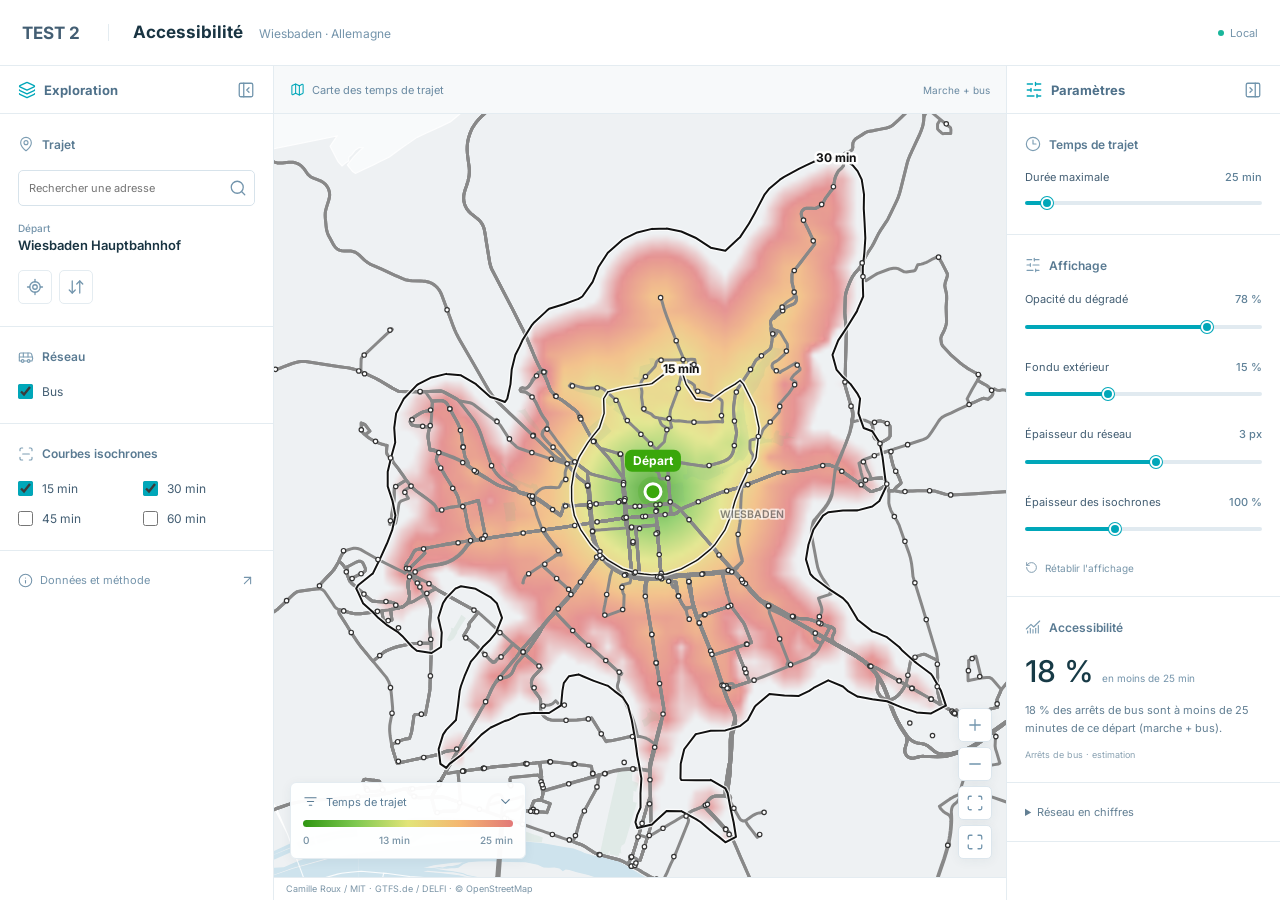
==== commit 70f8a5df: "Libellé d'accessibilité aligné sur 25 min" ====
--- a/wiesbaden/index.html
+++ b/wiesbaden/index.html
@@ -159,7 +159,7 @@
     <script src="../local-mode.js"></script>
     <link rel="stylesheet" href="../insights-ui.css" />
     <script defer src="../lucide.min.js"></script>
-    <script defer src="../insights-ui.js"></script>
+    <script defer src="../insights-ui.js?v=2"></script>
   </head>
   <body>
     <script id="city-config" type="application/json">{"slug": "wiesbaden", "name": "Wiesbaden", "dataVersion": "2d108158", "defaultFrom": {"lat": 50.0821, "lon": 8.2416, "label": "Wiesbaden Hauptbahnhof"}, "railNoun": "bus", "railStations": "arrêts de bus", "busNoun": "bus", "geocoder": "photon", "searchBbox": [49.93, 8.04, 50.17, 8.4]}</script>
